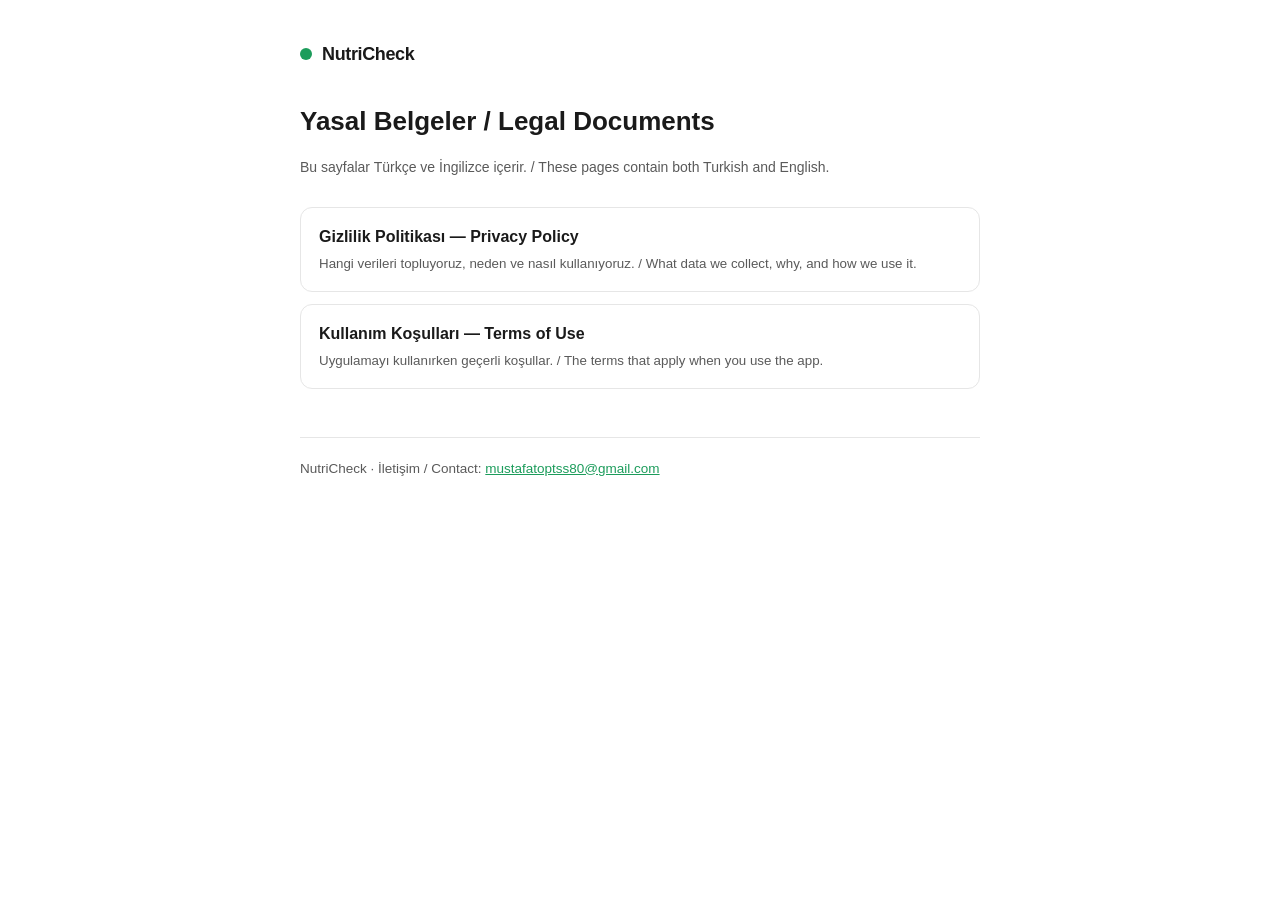
==== index.html @ 136fa3ac "NutriCheck privacy policy and terms of use (TR/EN)" ====
<!doctype html>
<html lang="tr">
<head>
<meta charset="utf-8">
<meta name="viewport" content="width=device-width, initial-scale=1">
<title>NutriCheck — Legal</title>
<link rel="stylesheet" href="style.css">
</head>
<body>
<div class="wrap">
  <div class="brand"><span class="dot"></span><span>NutriCheck</span></div>
  <h1>Yasal Belgeler / Legal Documents</h1>
  <p class="updated">Bu sayfalar Türkçe ve İngilizce içerir. / These pages contain both Turkish and English.</p>
  <div class="card-links">
    <a href="privacy.html">Gizlilik Politikası — Privacy Policy<small>Hangi verileri topluyoruz, neden ve nasıl kullanıyoruz. / What data we collect, why, and how we use it.</small></a>
    <a href="terms.html">Kullanım Koşulları — Terms of Use<small>Uygulamayı kullanırken geçerli koşullar. / The terms that apply when you use the app.</small></a>
  </div>
  <footer>
    NutriCheck &middot; İletişim / Contact: <a href="mailto:mustafatoptss80@gmail.com">mustafatoptss80@gmail.com</a>
  </footer>
</div>
</body>
</html>
---- style.css ----
:root {
  color-scheme: light dark;
  --green: #1c9c5b;
  --text: #1a1a1a;
  --muted: #5a5a5a;
  --bg: #ffffff;
  --border: #e6e6e6;
}
* { box-sizing: border-box; }
body {
  margin: 0;
  font-family: -apple-system, BlinkMacSystemFont, "Segoe UI", Roboto, Helvetica, Arial, sans-serif;
  color: var(--text);
  background: var(--bg);
  line-height: 1.6;
}
.wrap {
  max-width: 720px;
  margin: 0 auto;
  padding: 40px 20px 80px;
}
.brand {
  display: flex;
  align-items: center;
  gap: 10px;
  margin-bottom: 32px;
}
.brand .dot {
  width: 12px;
  height: 12px;
  border-radius: 50%;
  background: var(--green);
}
.brand span {
  font-weight: 700;
  font-size: 18px;
  letter-spacing: -0.02em;
}
h1 {
  font-size: 26px;
  margin: 0 0 4px;
}
h2 {
  font-size: 19px;
  margin: 32px 0 8px;
  color: var(--text);
}
.updated {
  color: var(--muted);
  font-size: 14px;
  margin-bottom: 28px;
}
p, li { color: var(--text); font-size: 15.5px; }
ul { padding-left: 20px; }
a { color: var(--green); }
.lang-switch {
  display: flex;
  gap: 8px;
  margin-bottom: 28px;
}
.lang-switch a {
  text-decoration: none;
  font-size: 14px;
  padding: 6px 12px;
  border: 1px solid var(--border);
  border-radius: 999px;
  color: var(--text);
}
.lang-switch a.active {
  background: var(--green);
  color: #fff;
  border-color: var(--green);
}
hr.section {
  border: none;
  border-top: 1px solid var(--border);
  margin: 48px 0;
}
footer {
  margin-top: 48px;
  padding-top: 20px;
  border-top: 1px solid var(--border);
  color: var(--muted);
  font-size: 13.5px;
}
.card-links { display: flex; flex-direction: column; gap: 12px; margin-top: 24px; }
.card-links a {
  display: block;
  padding: 16px 18px;
  border: 1px solid var(--border);
  border-radius: 12px;
  text-decoration: none;
  color: var(--text);
  font-weight: 600;
}
.card-links a:hover { border-color: var(--green); }
.card-links small { display: block; font-weight: 400; color: var(--muted); margin-top: 4px; }
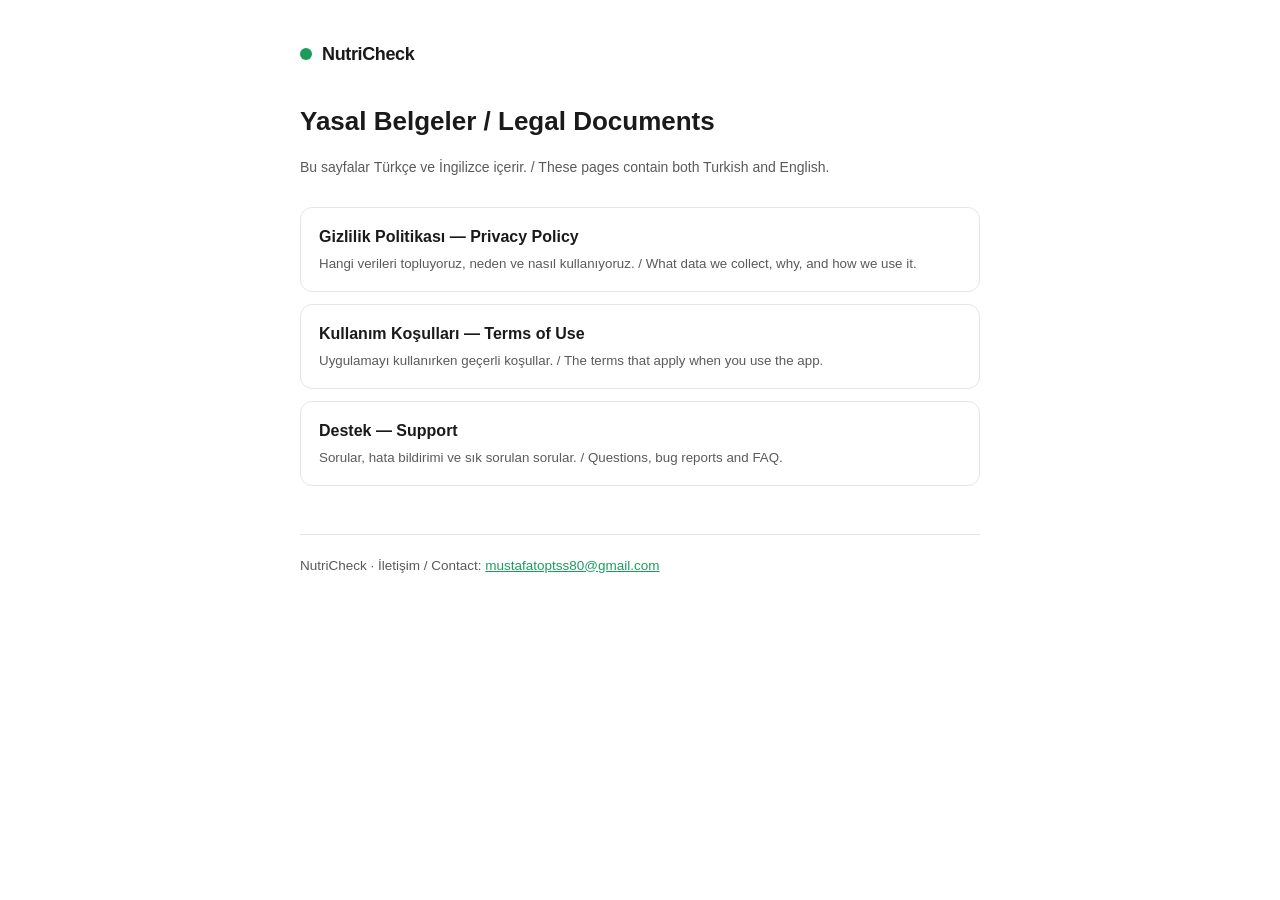
==== commit b749ce65: "Add support page" ====
--- a/index.html
+++ b/index.html
@@ -14,6 +14,7 @@
   <div class="card-links">
     <a href="privacy.html">Gizlilik Politikası — Privacy Policy<small>Hangi verileri topluyoruz, neden ve nasıl kullanıyoruz. / What data we collect, why, and how we use it.</small></a>
     <a href="terms.html">Kullanım Koşulları — Terms of Use<small>Uygulamayı kullanırken geçerli koşullar. / The terms that apply when you use the app.</small></a>
+    <a href="support.html">Destek — Support<small>Sorular, hata bildirimi ve sık sorulan sorular. / Questions, bug reports and FAQ.</small></a>
   </div>
   <footer>
     NutriCheck &middot; İletişim / Contact: <a href="mailto:mustafatoptss80@gmail.com">mustafatoptss80@gmail.com</a>
